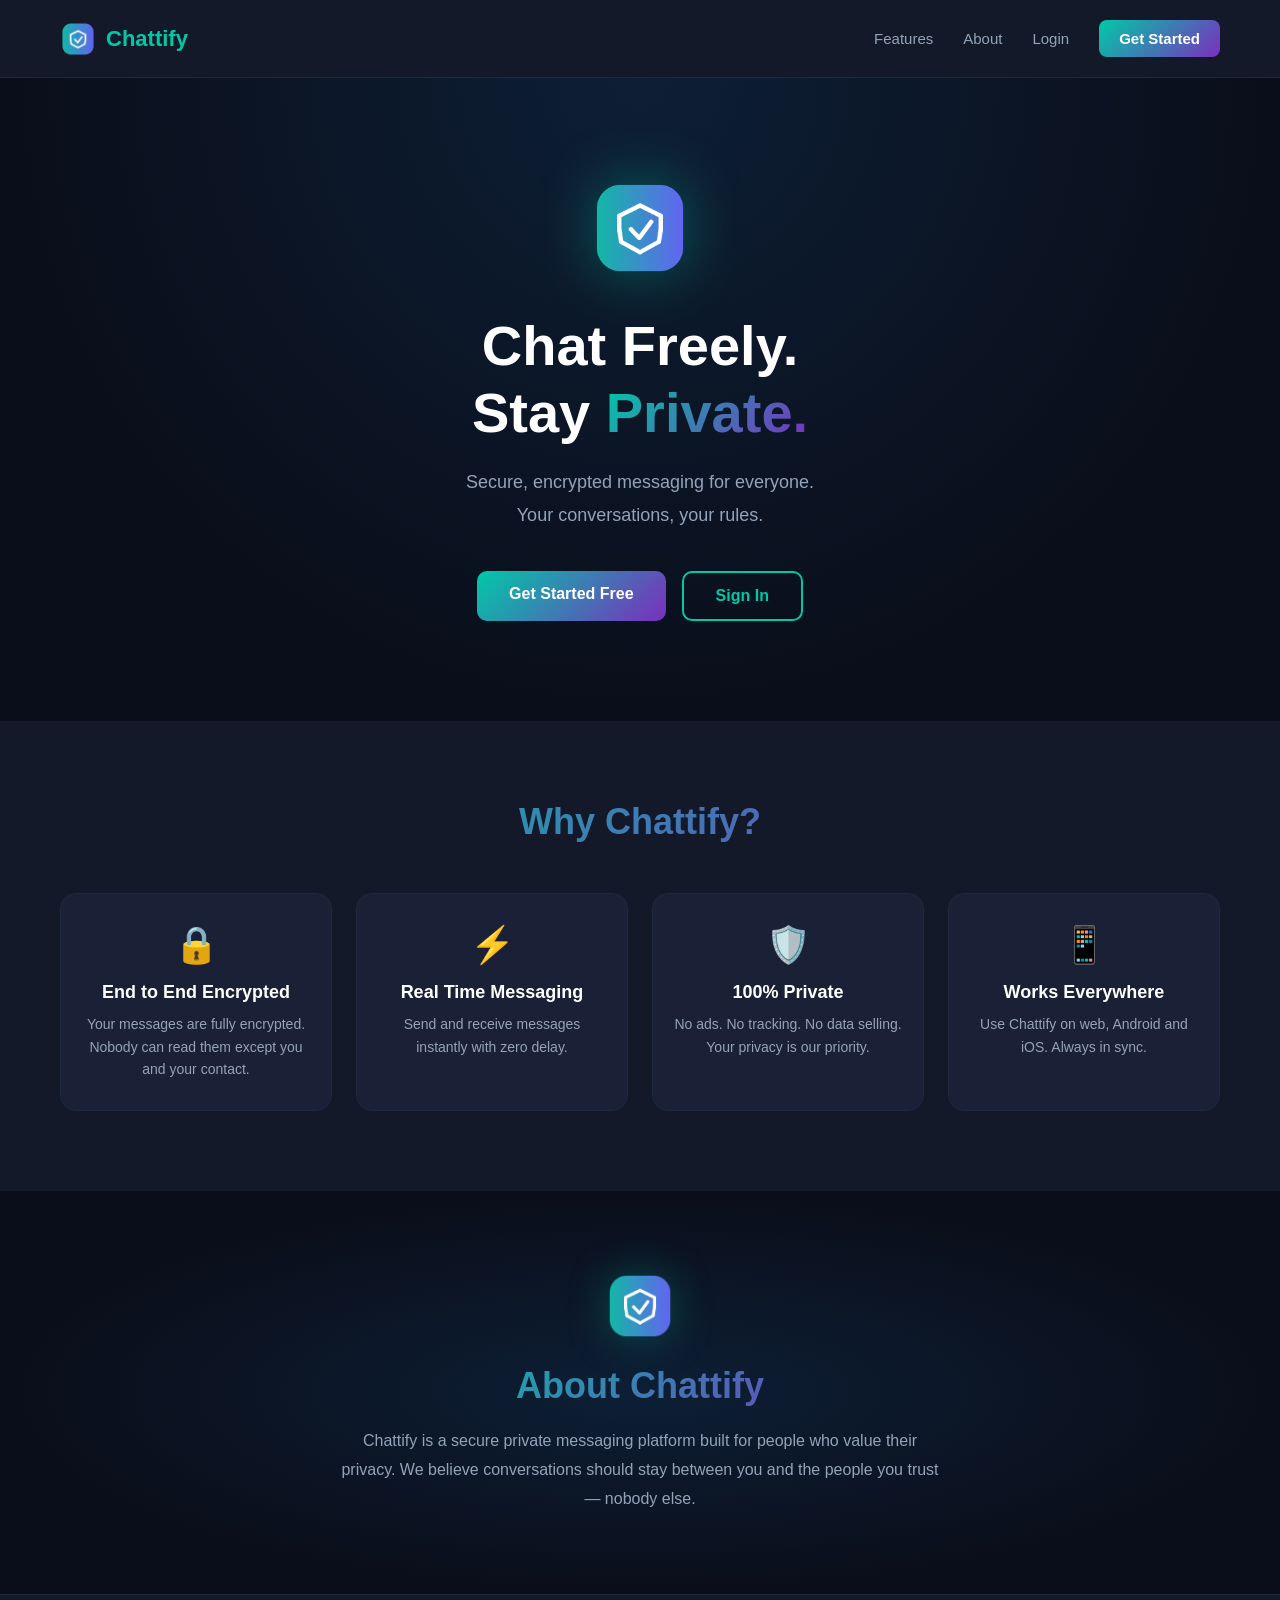
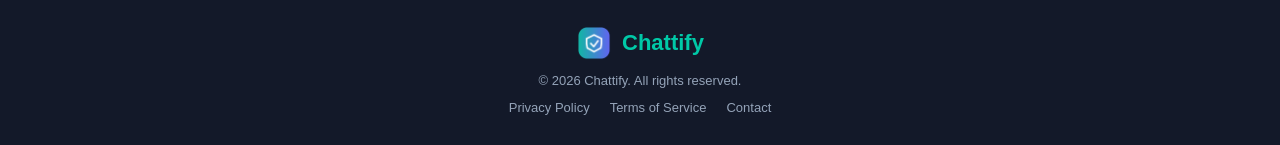
==== WebSite/index.html @ ab9e91e0 "YourName: Added website landing page" ====
<!DOCTYPE html>
<html lang="en">
<head>
    <meta charset="UTF-8">
    <meta name="viewport" content="width=device-width, initial-scale=1.0">
    <title>Chattify</title>
    <link rel="stylesheet" href="style.css">
</head>
<body>

    
    <nav>
        <div class="logo">
            <img src="VaultChat_Logo.png" class="logo-img" alt="Chattify Logo">
            <span class="logo-text">Chattify</span>
        </div>
        <div class="nav-links">
            <a href="#features">Features</a>
            <a href="#about">About</a>
            <a href="login.html">Login</a>
            <a href="register.html" class="btn-nav">Get Started</a>
        </div>
    </nav>

    
    <section class="hero">
        <div class="hero-logo">
            <img src="VaultChat_Logo.png" class="hero-logo-img" alt="Chattify">
        </div>
        <h1>Chat Freely.<br>Stay <span class="highlight">Private.</span></h1>
        <p>Secure, encrypted messaging for everyone.<br>Your conversations, your rules.</p>
        <div class="hero-buttons">
            <a href="register.html" class="btn-primary">Get Started Free</a>
            <a href="login.html" class="btn-secondary">Sign In</a>
        </div>
    </section>

    
    <section class="features" id="features">
        <h2>Why Chattify?</h2>
        <div class="features-grid">
            <div class="feature-card">
                <div class="feature-icon">🔒</div>
                <h3>End to End Encrypted</h3>
                <p>Your messages are fully encrypted. Nobody can read them except you and your contact.</p>
            </div>
            <div class="feature-card">
                <div class="feature-icon">⚡</div>
                <h3>Real Time Messaging</h3>
                <p>Send and receive messages instantly with zero delay.</p>
            </div>
            <div class="feature-card">
                <div class="feature-icon">🛡️</div>
                <h3>100% Private</h3>
                <p>No ads. No tracking. No data selling. Your privacy is our priority.</p>
            </div>
            <div class="feature-card">
                <div class="feature-icon">📱</div>
                <h3>Works Everywhere</h3>
                <p>Use Chattify on web, Android and iOS. Always in sync.</p>
            </div>
        </div>
    </section>

   
    <section class="about" id="about">
        <div class="about-content">
            <div class="about-logo">
                <img src="VaultChat_Logo.png" class="about-logo-img" alt="Chattify">
            </div>
            <h2>About Chattify</h2>
            <p>Chattify is a secure private messaging platform built for people who value their privacy. We believe conversations should stay between you and the people you trust — nobody else.</p>
        </div>
    </section>

   
    <footer>
        <div class="footer-content">
            <div class="logo">
                <img src="VaultChat_Logo.png" class="logo-img" alt="Chattify">
                <span class="logo-text">Chattify</span>
            </div>
            <p>© 2026 Chattify. All rights reserved.</p>
            <div class="footer-links">
                <a href="#">Privacy Policy</a>
                <a href="#">Terms of Service</a>
                <a href="#">Contact</a>
            </div>
        </div>
    </footer>

    <script src="script.js"></script>
</body>
</html>
---- WebSite/style.css ----
* {
    margin: 0;
    padding: 0;
    box-sizing: border-box;
}

body {
    background-color: #0A0E1A;
    color: white;
    font-family: Arial, sans-serif;
}


nav {
    display: flex;
    justify-content: space-between;
    align-items: center;
    padding: 20px 60px;
    background-color: #131929;
    position: sticky;
    top: 0;
    z-index: 100;
    border-bottom: 1px solid #1E2A3B;
}

.logo {
    display: flex;
    align-items: center;
    gap: 10px;
}

.logo-img {
    width: 36px;
    height: 36px;
    border-radius: 8px;
}

.logo-text {
    font-size: 22px;
    font-weight: bold;
    color: #00C9A7;
}

.nav-links {
    display: flex;
    align-items: center;
    gap: 30px;
}

.nav-links a {
    text-decoration: none;
    color: #94a3b8;
    font-size: 15px;
    transition: color 0.3s;
}

.nav-links a:hover {
    color: #00C9A7;
}

.btn-nav {
    background: linear-gradient(135deg, #00C9A7, #7B2FBE);
    color: white !important;
    padding: 10px 20px;
    border-radius: 8px;
    font-weight: bold;
}

.btn-nav:hover {
    opacity: 0.9;
}


.hero {
    text-align: center;
    padding: 100px 20px;
    background: radial-gradient(ellipse at top, #0D1F35 0%, #0A0E1A 70%);
}

.hero-logo {
    margin-bottom: 30px;
}

.hero-logo-img {
    width: 100px;
    height: 100px;
    border-radius: 22px;
    filter: drop-shadow(0 0 30px rgba(0, 201, 167, 0.4));
}

.hero h1 {
    font-size: 56px;
    font-weight: bold;
    line-height: 1.2;
    margin-bottom: 20px;
}

.highlight {
    background: linear-gradient(135deg, #00C9A7, #7B2FBE);
    -webkit-background-clip: text;
    -webkit-text-fill-color: transparent;
}

.hero p {
    font-size: 18px;
    color: #94a3b8;
    margin-bottom: 40px;
    line-height: 1.8;
}

.hero-buttons {
    display: flex;
    justify-content: center;
    gap: 16px;
}

.btn-primary {
    background: linear-gradient(135deg, #00C9A7, #7B2FBE);
    color: white;
    padding: 14px 32px;
    border-radius: 10px;
    text-decoration: none;
    font-weight: bold;
    font-size: 16px;
    transition: opacity 0.3s;
}

.btn-primary:hover {
    opacity: 0.9;
}

.btn-secondary {
    border: 2px solid #00C9A7;
    color: #00C9A7;
    padding: 14px 32px;
    border-radius: 10px;
    text-decoration: none;
    font-weight: bold;
    font-size: 16px;
    transition: all 0.3s;
}

.btn-secondary:hover {
    background-color: #00C9A7;
    color: white;
}


.features {
    padding: 80px 60px;
    text-align: center;
    background-color: #131929;
}

.features h2 {
    font-size: 36px;
    margin-bottom: 50px;
    background: linear-gradient(135deg, #00C9A7, #7B2FBE);
    -webkit-background-clip: text;
    -webkit-text-fill-color: transparent;
}

.features-grid {
    display: grid;
    grid-template-columns: repeat(4, 1fr);
    gap: 24px;
}

.feature-card {
    background-color: #1A2035;
    padding: 30px 20px;
    border-radius: 16px;
    border: 1px solid #1E2A3B;
    transition: border-color 0.3s, transform 0.3s;
}

.feature-card:hover {
    border-color: #00C9A7;
    transform: translateY(-5px);
}

.feature-icon {
    font-size: 36px;
    margin-bottom: 16px;
}

.feature-card h3 {
    font-size: 18px;
    margin-bottom: 10px;
    color: white;
}

.feature-card p {
    font-size: 14px;
    color: #94a3b8;
    line-height: 1.6;
}


.about {
    padding: 80px 60px;
    text-align: center;
    background: radial-gradient(ellipse at center, #0D1F35 0%, #0A0E1A 70%);
}

.about-content {
    max-width: 600px;
    margin: 0 auto;
}

.about-logo {
    margin-bottom: 20px;
}

.about-logo-img {
    width: 70px;
    height: 70px;
    border-radius: 16px;
    filter: drop-shadow(0 0 20px rgba(0, 201, 167, 0.3));
}

.about h2 {
    font-size: 36px;
    margin-bottom: 20px;
    background: linear-gradient(135deg, #00C9A7, #7B2FBE);
    -webkit-background-clip: text;
    -webkit-text-fill-color: transparent;
}

.about p {
    font-size: 16px;
    color: #94a3b8;
    line-height: 1.8;
}


footer {
    background-color: #131929;
    padding: 30px 60px;
    text-align: center;
    border-top: 1px solid #1E2A3B;
}

.footer-content {
    display: flex;
    flex-direction: column;
    align-items: center;
    gap: 12px;
}

footer p {
    color: #94a3b8;
    font-size: 13px;
}

.footer-links {
    display: flex;
    gap: 20px;
}

.footer-links a {
    color: #94a3b8;
    text-decoration: none;
    font-size: 13px;
    transition: color 0.3s;
}

.footer-links a:hover {
    color: #00C9A7;
}


.fade-in {
    opacity: 0;
    transform: translateY(30px);
    transition: opacity 0.6s ease, transform 0.6s ease;
}

.fade-in.visible {
    opacity: 1;
    transform: translateY(0);
}


.nav-links a.active {
    color: #00C9A7;
    font-weight: bold;
}


@keyframes ripple {
    to {
        transform: scale(30);
        opacity: 0;
    }
}


.menu-btn {
    display: none;
    background: none;
    border: none;
    color: white;
    font-size: 24px;
    cursor: pointer;
}


@media (max-width: 768px) {
    nav {
        padding: 20px 24px;
    }

    .menu-btn {
        display: block;
    }

    .nav-links {
        display: none;
        flex-direction: column;
        position: absolute;
        top: 70px;
        left: 0;
        right: 0;
        background-color: #131929;
        padding: 20px;
        gap: 16px;
        border-bottom: 1px solid #1E2A3B;
    }

    .nav-links.open {
        display: flex;
    }

    .hero h1 {
        font-size: 36px;
    }

    .features-grid {
        grid-template-columns: repeat(2, 1fr);
    }

    .features {
        padding: 60px 24px;
    }

    .about {
        padding: 60px 24px;
    }
}
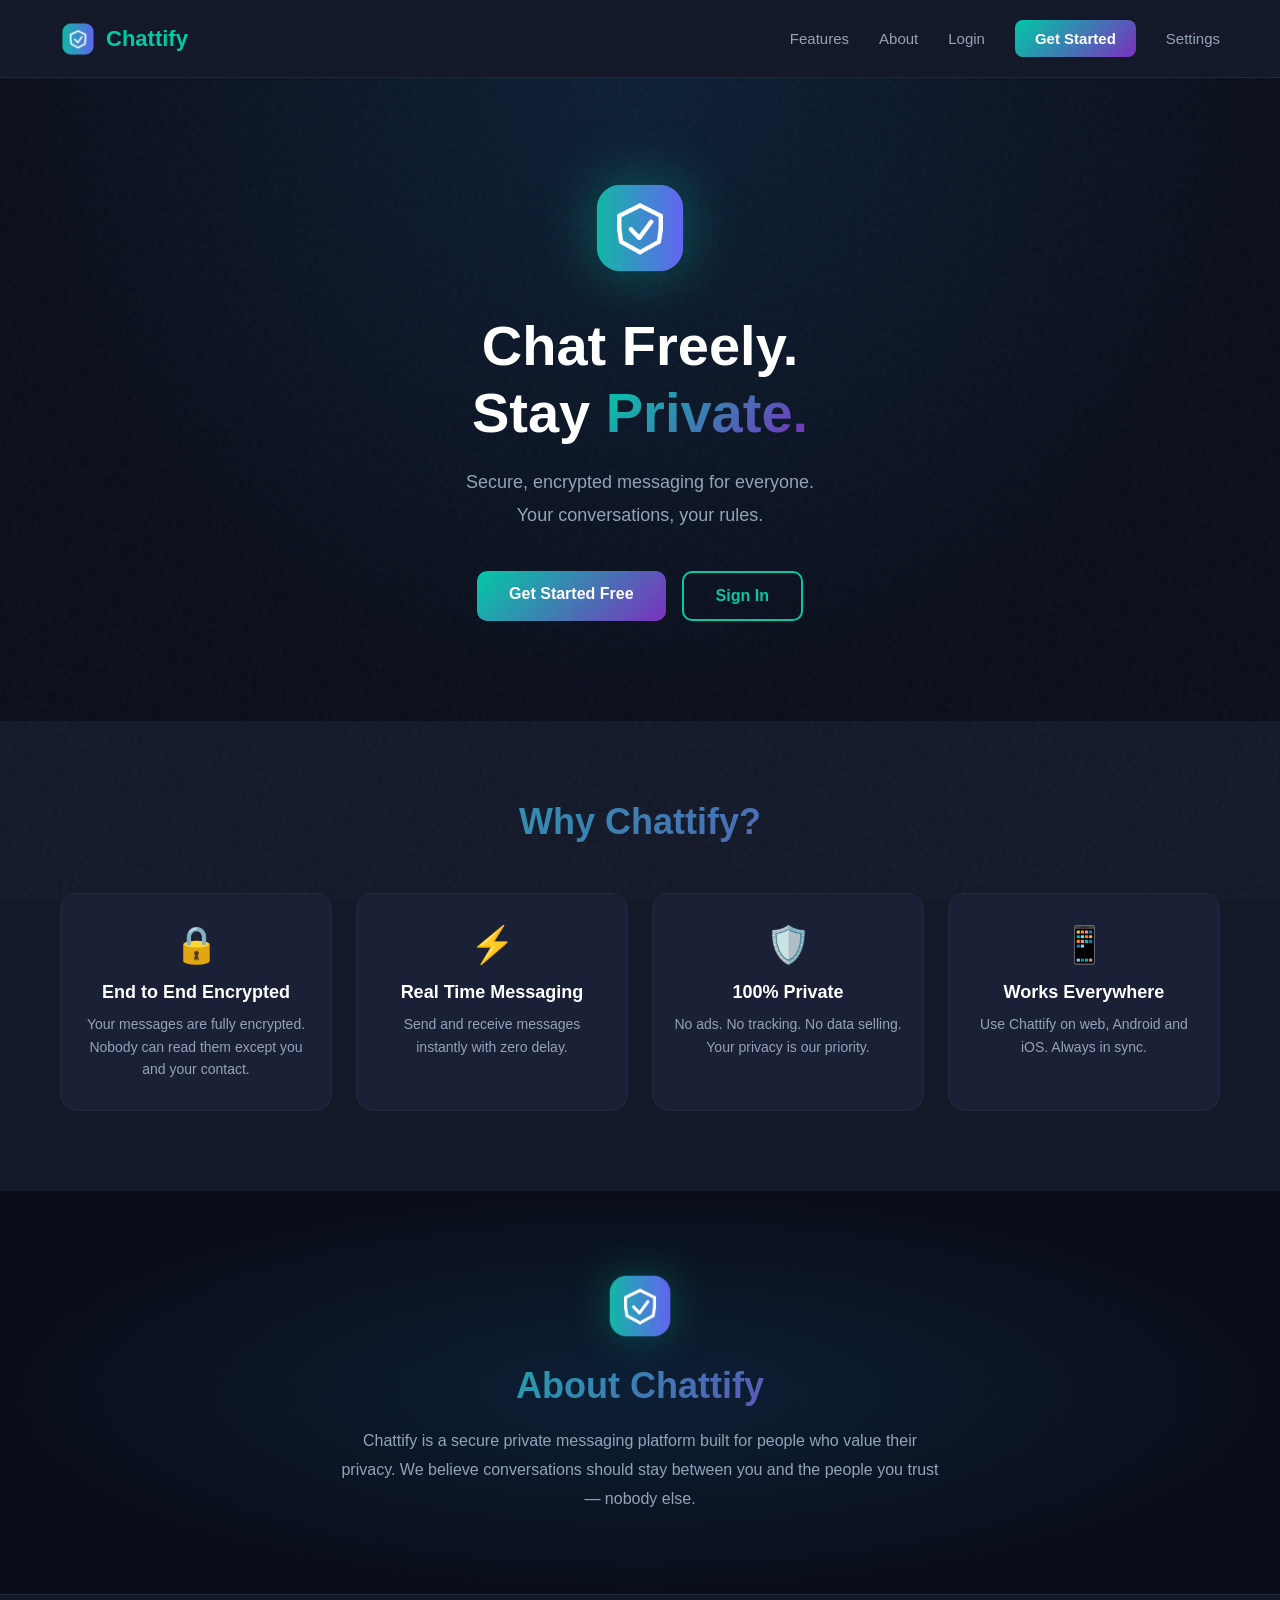
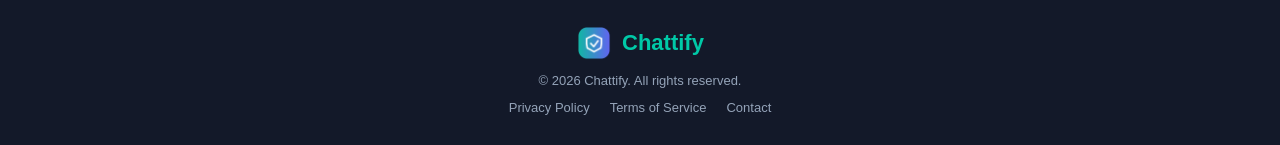
==== commit 149eaaef: "bahumick: profile and setting are completed" ====
--- a/WebSite/index.html
+++ b/WebSite/index.html
@@ -19,6 +19,7 @@
             <a href="#about">About</a>
             <a href="login.html">Login</a>
             <a href="register.html" class="btn-nav">Get Started</a>
+            <a href="settings.html">Settings</a>
         </div>
     </nav>
 
--- a/WebSite/style.css
+++ b/WebSite/style.css
@@ -1,3 +1,6 @@
+/* ─────────────────────────────────────────────────────────────
+   GLOBAL STYLES & RESET
+   ───────────────────────────────────────────────────────────── */
 * {
     margin: 0;
     padding: 0;
@@ -10,7 +13,24 @@
     font-family: Arial, sans-serif;
 }
 
-
+/* Custom Scrollbar styling */
+::-webkit-scrollbar {
+    width: 4px;
+}
+
+::-webkit-scrollbar-track {
+    background: #0A0E1A;
+}
+
+::-webkit-scrollbar-thumb {
+    background: #1E2A3B;
+    border-radius: 2px;
+}
+
+
+/* ─────────────────────────────────────────────────────────────
+   LANDING PAGE: NAVIGATION
+   ───────────────────────────────────────────────────────────── */
 nav {
     display: flex;
     justify-content: space-between;
@@ -58,6 +78,11 @@
     color: #00C9A7;
 }
 
+.nav-links a.active {
+    color: #00C9A7;
+    font-weight: bold;
+}
+
 .btn-nav {
     background: linear-gradient(135deg, #00C9A7, #7B2FBE);
     color: white !important;
@@ -70,7 +95,19 @@
     opacity: 0.9;
 }
 
-
+.menu-btn {
+    display: none;
+    background: none;
+    border: none;
+    color: white;
+    font-size: 24px;
+    cursor: pointer;
+}
+
+
+/* ─────────────────────────────────────────────────────────────
+   LANDING PAGE: HERO SECTION
+   ───────────────────────────────────────────────────────────── */
 .hero {
     text-align: center;
     padding: 100px 20px;
@@ -146,6 +183,9 @@
 }
 
 
+/* ─────────────────────────────────────────────────────────────
+   LANDING PAGE: FEATURES SECTION
+   ───────────────────────────────────────────────────────────── */
 .features {
     padding: 80px 60px;
     text-align: center;
@@ -197,6 +237,9 @@
 }
 
 
+/* ─────────────────────────────────────────────────────────────
+   LANDING PAGE: ABOUT SECTION
+   ───────────────────────────────────────────────────────────── */
 .about {
     padding: 80px 60px;
     text-align: center;
@@ -234,6 +277,9 @@
 }
 
 
+/* ─────────────────────────────────────────────────────────────
+   LANDING PAGE: FOOTER
+   ───────────────────────────────────────────────────────────── */
 footer {
     background-color: #131929;
     padding: 30px 60px;
@@ -270,6 +316,1562 @@
 }
 
 
+/* ─────────────────────────────────────────────────────────────
+   AUTH PAGES (LOGIN / REGISTER)
+   ───────────────────────────────────────────────────────────── */
+.auth-page {
+    min-height: 100vh;
+    display: flex;
+    flex-direction: column;
+}
+
+.auth-section {
+    flex: 1;
+    display: flex;
+    align-items: center;
+    justify-content: center;
+    padding: 40px 20px;
+    background: radial-gradient(ellipse at top, #0D1F35 0%, #0A0E1A 70%);
+}
+
+.auth-card {
+    background-color: #131929;
+    border: 1.5px solid #00C9A7;
+    border-radius: 20px;
+    padding: 40px;
+    width: 100%;
+    max-width: 420px;
+    text-align: center;
+}
+
+.auth-logo {
+    margin-bottom: 16px;
+}
+
+.auth-logo-img {
+    width: 80px;
+    height: 80px;
+    border-radius: 20px;
+    filter: drop-shadow(0 0 20px rgba(0, 201, 167, 0.4));
+}
+
+.auth-title {
+    font-size: 28px;
+    font-weight: bold;
+    color: white;
+    margin-bottom: 6px;
+}
+
+.auth-subtitle {
+    color: #94a3b8;
+    font-size: 14px;
+    margin-bottom: 30px;
+}
+
+.auth-form {
+    display: flex;
+    flex-direction: column;
+    gap: 14px;
+}
+
+.input-group {
+    position: relative;
+    display: flex;
+    align-items: center;
+}
+
+.input-icon {
+    position: absolute;
+    left: 14px;
+    font-size: 16px;
+}
+
+.eye-icon {
+    position: absolute;
+    right: 14px;
+    cursor: pointer;
+    font-size: 16px;
+}
+
+.auth-input {
+    width: 100%;
+    padding: 14px 44px;
+    background-color: #0A0E1A;
+    border: none;
+    border-radius: 12px;
+    color: white;
+    font-size: 15px;
+    outline: none;
+    transition: border 0.3s;
+}
+
+.auth-input:focus {
+    border: 1.5px solid #00C9A7;
+}
+
+.auth-input::placeholder {
+    color: #64748b;
+}
+
+.forgot-password {
+    text-align: right;
+}
+
+.forgot-password a {
+    color: #00C9A7;
+    text-decoration: none;
+    font-size: 13px;
+}
+
+.forgot-password a:hover {
+    text-decoration: underline;
+}
+
+.btn-auth {
+    width: 100%;
+    padding: 14px;
+    background: linear-gradient(135deg, #00C9A7, #7B2FBE);
+    color: white;
+    border: none;
+    border-radius: 12px;
+    font-size: 16px;
+    font-weight: bold;
+    cursor: pointer;
+    transition: opacity 0.3s;
+}
+
+.btn-auth:hover {
+    opacity: 0.9;
+}
+
+.divider {
+    display: flex;
+    align-items: center;
+    gap: 10px;
+    color: #64748b;
+    font-size: 13px;
+}
+
+.divider::before,
+.divider::after {
+    content: '';
+    flex: 1;
+    height: 1px;
+    background-color: #1E2A3B;
+}
+
+.auth-switch {
+    color: #94a3b8;
+    font-size: 13px;
+}
+
+.auth-switch a {
+    color: #00C9A7;
+    text-decoration: none;
+    font-weight: bold;
+}
+
+.auth-switch a:hover {
+    text-decoration: underline;
+}
+
+.avatar-upload {
+    position: relative;
+    width: 90px;
+    margin: 0 auto 24px;
+}
+
+.avatar-circle {
+    width: 90px;
+    height: 90px;
+    border-radius: 50%;
+    background-color: #1A2035;
+    display: flex;
+    align-items: center;
+    justify-content: center;
+    font-size: 36px;
+    overflow: hidden;
+    border: 2px solid #1E2A3B;
+}
+
+.avatar-circle img {
+    width: 100%;
+    height: 100%;
+    object-fit: cover;
+}
+
+.camera-btn {
+    position: absolute;
+    bottom: 0;
+    right: 0;
+    background-color: #00C9A7;
+    width: 28px;
+    height: 28px;
+    border-radius: 50%;
+    display: flex;
+    align-items: center;
+    justify-content: center;
+    font-size: 14px;
+    cursor: pointer;
+}
+
+.terms-text {
+    color: #64748b;
+    font-size: 12px;
+    text-align: center;
+    line-height: 1.6;
+}
+
+.terms-text a {
+    color: #00C9A7;
+    text-decoration: none;
+}
+
+.terms-text a:hover {
+    text-decoration: underline;
+}
+
+
+/* ─────────────────────────────────────────────────────────────
+   MAIN WEB DESKTOP DASHBOARD: CHAT PAGE 
+   ───────────────────────────────────────────────────────────── */
+.chat-page {
+    height: 100vh;
+    overflow: hidden;
+}
+
+.chat-container {
+    display: flex;
+    height: 100vh;
+}
+
+/* Left Sidebar */
+.sidebar {
+    width: 300px;
+    background-color: #131929;
+    display: flex;
+    flex-direction: column;
+    border-right: 1px solid #1E2A3B;
+}
+
+.sidebar-logo {
+    display: flex;
+    align-items: center;
+    gap: 10px;
+    padding: 20px;
+    border-bottom: 1px solid #1E2A3B;
+}
+
+.search-box {
+    display: flex;
+    align-items: center;
+    gap: 10px;
+    margin: 16px;
+    background-color: #0A0E1A;
+    border-radius: 10px;
+    padding: 10px 14px;
+}
+
+.search-icon {
+    font-size: 14px;
+}
+
+.search-input {
+    background: none;
+    border: none;
+    color: white;
+    font-size: 14px;
+    outline: none;
+    width: 100%;
+}
+
+.search-input::placeholder {
+    color: #64748b;
+}
+
+.chat-list {
+    flex: 1;
+    overflow-y: auto;
+}
+
+.chat-item {
+    display: flex;
+    align-items: center;
+    gap: 12px;
+    padding: 14px 16px;
+    cursor: pointer;
+    transition: background 0.2s;
+    border-bottom: 1px solid #1E2A3B;
+}
+
+.chat-item:hover {
+    background-color: #1A2035;
+}
+
+.chat-item.active {
+    background-color: #1A2035;
+    border-left: 3px solid #00C9A7;
+}
+
+.chat-avatar {
+    width: 44px;
+    height: 44px;
+    border-radius: 50%;
+    display: flex;
+    align-items: center;
+    justify-content: center;
+    font-weight: bold;
+    font-size: 14px;
+    color: white;
+    flex-shrink: 0;
+}
+
+.chat-info {
+    flex: 1;
+    overflow: hidden;
+}
+
+.chat-name {
+    font-size: 14px;
+    font-weight: bold;
+    color: white;
+    margin-bottom: 4px;
+}
+
+.chat-preview {
+    font-size: 12px;
+    color: #64748b;
+    white-space: nowrap;
+    overflow: hidden;
+    text-overflow: ellipsis;
+}
+
+.chat-meta {
+    display: flex;
+    flex-direction: column;
+    align-items: flex-end;
+    gap: 4px;
+}
+
+.chat-time {
+    font-size: 11px;
+    color: #64748b;
+}
+
+.chat-badge {
+    background-color: #00C9A7;
+    color: white;
+    font-size: 11px;
+    font-weight: bold;
+    width: 20px;
+    height: 20px;
+    border-radius: 50%;
+    display: flex;
+    align-items: center;
+    justify-content: center;
+}
+
+.sidebar-user {
+    display: flex;
+    align-items: center;
+    gap: 10px;
+    padding: 16px;
+    border-top: 1px solid #1E2A3B;
+    background-color: #0A0E1A;
+}
+
+.user-avatar {
+    width: 36px;
+    height: 36px;
+    border-radius: 50%;
+    background: linear-gradient(135deg, #00C9A7, #7B2FBE);
+    display: flex;
+    align-items: center;
+    justify-content: center;
+    font-weight: bold;
+    font-size: 12px;
+    color: white;
+}
+
+.user-info {
+    flex: 1;
+}
+
+.user-name {
+    font-size: 13px;
+    font-weight: bold;
+    color: white;
+}
+
+.user-status {
+    font-size: 11px;
+    color: #00C9A7;
+}
+
+.user-icons a {
+    text-decoration: none;
+    font-size: 18px;
+    cursor: pointer;
+}
+
+/* Main Chat Panels */
+.chat-main {
+    flex: 1;
+    display: flex;
+    flex-direction: column;
+    background-color: #0A0E1A;
+}
+
+.chat-header {
+    display: flex;
+    align-items: center;
+    justify-content: space-between;
+    padding: 16px 24px;
+    background-color: #131929;
+    border-bottom: 1px solid #1E2A3B;
+}
+
+.header-left {
+    display: flex;
+    align-items: center;
+    gap: 12px;
+}
+
+.header-avatar {
+    width: 40px;
+    height: 40px;
+    border-radius: 50%;
+    display: flex;
+    align-items: center;
+    justify-content: center;
+    font-weight: bold;
+    color: white;
+    font-size: 14px;
+}
+
+.header-name {
+    font-size: 15px;
+    font-weight: bold;
+    color: white;
+}
+
+.header-status {
+    font-size: 12px;
+    color: #00C9A7;
+}
+
+.header-icons {
+    display: flex;
+    gap: 8px;
+}
+
+.icon-btn {
+    background: none;
+    border: none;
+    font-size: 18px;
+    cursor: pointer;
+    padding: 6px;
+    border-radius: 8px;
+    transition: background 0.2s;
+}
+
+.icon-btn:hover {
+    background-color: #1A2035;
+}
+
+.messages-area {
+    flex: 1;
+    overflow-y: auto;
+    padding: 20px;
+    display: flex;
+    flex-direction: column;
+    gap: 12px;
+}
+
+.message {
+    display: flex;
+    align-items: flex-end;
+    gap: 8px;
+}
+
+.message.sent {
+    flex-direction: row-reverse;
+}
+
+.msg-avatar {
+    width: 32px;
+    height: 32px;
+    border-radius: 50%;
+    display: flex;
+    align-items: center;
+    justify-content: center;
+    font-size: 11px;
+    font-weight: bold;
+    color: white;
+    flex-shrink: 0;
+}
+
+.msg-content {
+    max-width: 60%;
+}
+
+.msg-bubble {
+    padding: 12px 16px;
+    border-radius: 18px;
+    font-size: 14px;
+    line-height: 1.5;
+    word-wrap: break-word;
+}
+
+.received-bubble {
+    background-color: #1A2035;
+    color: white;
+    border-bottom-left-radius: 4px;
+}
+
+.sent-bubble {
+    background: linear-gradient(135deg, #00C9A7, #00a88a);
+    color: white;
+    border-bottom-right-radius: 4px;
+}
+
+.msg-time {
+    font-size: 11px;
+    color: #64748b;
+    margin-top: 4px;
+    text-align: right;
+}
+
+.message.received .msg-time {
+    text-align: left;
+}
+
+.typing {
+    display: flex;
+    gap: 4px;
+    align-items: center;
+    padding: 14px 18px;
+}
+
+.typing span {
+    width: 8px;
+    height: 8px;
+    background-color: #64748b;
+    border-radius: 50%;
+    animation: typing 1.2s infinite;
+}
+
+.typing span:nth-child(2) { animation-delay: 0.2s; }
+.typing span:nth-child(3) { animation-delay: 0.4s; }
+
+@keyframes typing {
+    0%, 100% { transform: translateY(0); opacity: 0.5; }
+    50% { transform: translateY(-6px); opacity: 1; }
+}
+
+.message-input-area {
+    display: flex;
+    align-items: center;
+    gap: 8px;
+    padding: 16px 20px;
+    background-color: #131929;
+    border-top: 1px solid #1E2A3B;
+}
+
+.message-input {
+    flex: 1;
+    background-color: #0A0E1A;
+    border: none;
+    border-radius: 24px;
+    padding: 12px 20px;
+    color: white;
+    font-size: 14px;
+    outline: none;
+}
+
+.message-input::placeholder {
+    color: #64748b;
+}
+
+.input-btn {
+    background: none;
+    border: none;
+    font-size: 20px;
+    cursor: pointer;
+    padding: 6px;
+    border-radius: 8px;
+    transition: background 0.2s;
+}
+
+.input-btn:hover {
+    background-color: #1A2035;
+}
+
+.send-btn {
+    background: linear-gradient(135deg, #00C9A7, #7B2FBE);
+    border: none;
+    width: 40px;
+    height: 40px;
+    border-radius: 50%;
+    color: white;
+    font-size: 16px;
+    cursor: pointer;
+    display: flex;
+    align-items: center;
+    justify-content: center;
+    transition: opacity 0.2s;
+}
+
+.send-btn:hover {
+    opacity: 0.9;
+}
+
+/* Right Detail Panel Sidebar */
+.right-sidebar {
+    width: 240px;
+    background-color: #131929;
+    border-left: 1px solid #1E2A3B;
+    display: flex;
+    flex-direction: column;
+    padding: 24px 16px;
+    gap: 20px;
+}
+
+.right-profile {
+    display: flex;
+    flex-direction: column;
+    align-items: center;
+    gap: 8px;
+    padding-bottom: 20px;
+    border-bottom: 1px solid #1E2A3B;
+}
+
+.right-avatar {
+    width: 70px;
+    height: 70px;
+    border-radius: 50%;
+    display: flex;
+    align-items: center;
+    justify-content: center;
+    font-size: 22px;
+    font-weight: bold;
+    color: white;
+}
+
+.right-name {
+    font-size: 15px;
+    font-weight: bold;
+    color: white;
+}
+
+.right-status {
+    font-size: 12px;
+    color: #00C9A7;
+}
+
+.right-options {
+    display: flex;
+    flex-direction: column;
+    gap: 8px;
+}
+
+.right-option {
+    padding: 12px;
+    background-color: #1A2035;
+    border-radius: 10px;
+    font-size: 13px;
+    color: #94a3b8;
+    cursor: pointer;
+    transition: all 0.2s;
+}
+
+.right-option:hover {
+    background-color: #1E2A3B;
+    color: white;
+}
+
+
+/* ─────────────────────────────────────────────────────────────
+   SETTINGS VIEWS Specific Elements
+   ───────────────────────────────────────────────────────────── */
+.settings-page {
+    height: 100vh;
+    overflow: hidden;
+}
+
+.settings-container {
+    display: flex;
+    height: 100vh;
+}
+
+.settings-main {
+    flex: 1;
+    display: flex;
+    flex-direction: column;
+    background-color: #0A0E1A;
+    overflow: hidden;
+}
+
+.settings-header {
+    display: flex;
+    align-items: center;
+    gap: 14px;
+    padding: 18px 28px;
+    background-color: #131929;
+    border-bottom: 1px solid #1E2A3B;
+}
+
+.settings-back-btn {
+    background: none;
+    border: none;
+    color: #94a3b8;
+    font-size: 20px;
+    cursor: pointer;
+    padding: 6px;
+    border-radius: 8px;
+    transition: all 0.2s;
+    text-decoration: none;
+    display: flex;
+    align-items: center;
+}
+
+.settings-back-btn:hover {
+    background-color: #1A2035;
+    color: #00C9A7;
+}
+
+.settings-header-title {
+    font-size: 18px;
+    font-weight: bold;
+    color: white;
+}
+
+.settings-content {
+    flex: 1;
+    overflow-y: auto;
+    padding: 24px 28px;
+    display: flex;
+    flex-direction: column;
+    gap: 28px;
+}
+
+.settings-profile-card {
+    background-color: #131929;
+    border: 1px solid #1E2A3B;
+    border-radius: 16px;
+    padding: 20px;
+    display: flex;
+    align-items: center;
+    gap: 16px;
+    cursor: pointer;
+    transition: all 0.2s;
+    text-decoration: none;
+}
+
+.settings-profile-card:hover {
+    border-color: #00C9A7;
+    background-color: #1A2035;
+}
+
+.settings-profile-avatar {
+    width: 56px;
+    height: 56px;
+    border-radius: 50%;
+    background: linear-gradient(135deg, #7B2FBE, #00C9A7);
+    display: flex;
+    align-items: center;
+    justify-content: center;
+    font-size: 20px;
+    font-weight: bold;
+    color: white;
+    flex-shrink: 0;
+}
+
+.settings-profile-info {
+    flex: 1;
+}
+
+.settings-profile-name {
+    font-size: 16px;
+    font-weight: bold;
+    color: white;
+    margin-bottom: 4px;
+}
+
+.settings-profile-handle {
+    font-size: 13px;
+    color: #00C9A7;
+}
+
+.settings-profile-arrow {
+    font-size: 18px;
+    color: #64748b;
+}
+
+.settings-section-label {
+    font-size: 11px;
+    font-weight: bold;
+    text-transform: uppercase;
+    letter-spacing: 1.2px;
+    color: #00C9A7;
+    margin-bottom: 10px;
+    padding-left: 4px;
+}
+
+.settings-group {
+    background-color: #131929;
+    border: 1px solid #1E2A3B;
+    border-radius: 16px;
+    overflow: hidden;
+}
+
+.settings-row {
+    display: flex;
+    align-items: center;
+    padding: 16px 18px;
+    border-bottom: 1px solid #1E2A3B;
+    transition: background 0.15s;
+    cursor: pointer;
+}
+
+.settings-row:last-child {
+    border-bottom: none;
+}
+
+.settings-row:hover {
+    background-color: #1A2035;
+}
+
+.settings-row-icon {
+    width: 36px;
+    height: 36px;
+    border-radius: 10px;
+    display: flex;
+    align-items: center;
+    justify-content: center;
+    font-size: 17px;
+    margin-right: 14px;
+    flex-shrink: 0;
+}
+
+.icon-teal   { background: rgba(0, 201, 167, 0.12); }
+.icon-purple { background: rgba(123, 47, 190, 0.12); }
+.icon-blue   { background: rgba(56, 139, 253, 0.12); }
+.icon-orange { background: rgba(245, 158, 11, 0.12); }
+.icon-red    { background: rgba(255, 77, 109, 0.12); }
+.icon-green  { background: rgba(16, 185, 129, 0.12); }
+.icon-gray   { background: rgba(100, 116, 139, 0.12); }
+
+.settings-row-text {
+    flex: 1;
+}
+
+.settings-row-title {
+    font-size: 14px;
+    font-weight: 500;
+    color: white;
+    margin-bottom: 2px;
+}
+
+.settings-row-sub {
+    font-size: 12px;
+    color: #64748b;
+}
+
+/* Custom Toggle Switches */
+.toggle-switch {
+    position: relative;
+    width: 46px;
+    height: 26px;
+    flex-shrink: 0;
+}
+
+.toggle-switch input {
+    opacity: 0;
+    width: 0;
+    height: 0;
+}
+
+.toggle-slider {
+    position: absolute;
+    cursor: pointer;
+    inset: 0;
+    background-color: #1E2A3B;
+    border-radius: 26px;
+    transition: 0.3s;
+}
+
+.toggle-slider:before {
+    content: '';
+    position: absolute;
+    width: 20px;
+    height: 20px;
+    left: 3px;
+    bottom: 3px;
+    background-color: #64748b;
+    border-radius: 50%;
+    transition: 0.3s;
+}
+
+.toggle-switch input:checked + .toggle-slider {
+    background-color: rgba(0, 201, 167, 0.2);
+}
+
+.toggle-switch input:checked + .toggle-slider:before {
+    transform: translateX(20px);
+    background-color: #00C9A7;
+    box-shadow: 0 0 8px rgba(0, 201, 167, 0.6);
+}
+
+.settings-arrow {
+    font-size: 14px;
+    color: #64748b;
+    margin-left: 8px;
+}
+
+.settings-badge {
+    background: rgba(0, 201, 167, 0.12);
+    color: #00C9A7;
+    font-size: 11px;
+    font-weight: bold;
+    padding: 2px 8px;
+    border-radius: 20px;
+    margin-right: 6px;
+}
+
+.settings-badge-purple {
+    background: rgba(123, 47, 190, 0.12);
+    color: #7B2FBE;
+}
+
+.settings-danger-row {
+    display: flex;
+    align-items: center;
+    padding: 16px 18px;
+    border-bottom: 1px solid #1E2A3B;
+    cursor: pointer;
+    transition: background 0.15s;
+}
+
+.settings-danger-row:last-child {
+    border-bottom: none;
+}
+
+.settings-danger-row:hover {
+    background-color: rgba(255, 77, 109, 0.05);
+}
+
+.settings-danger-row .settings-row-title {
+    color: #ff4d6d;
+}
+
+.settings-danger-row .settings-row-sub {
+    color: rgba(255, 77, 109, 0.5);
+}
+
+.settings-footer {
+    text-align: center;
+    padding: 8px 0 20px;
+}
+
+.settings-version {
+    font-size: 12px;
+    color: #1E2A3B;
+}
+
+.settings-version span {
+    color: #00C9A7;
+}
+
+.settings-content::-webkit-scrollbar { width: 4px; }
+.settings-content::-webkit-scrollbar-track { background: #0A0E1A; }
+.settings-content::-webkit-scrollbar-thumb { background: #1E2A3B; border-radius: 2px; }
+
+
+/* ─────────────────────────────────────────────────────────────
+   NATIVE EMBEDDED PHONE SIMULATOR FRAME (.phone)
+   ───────────────────────────────────────────────────────────── */
+:root {
+    --bg:        #080d14;
+    --surface:   #0e1520;
+    --card:      #121a27;
+    --border:    #1c2a3a;
+    --teal:      #00d4a0;
+    --teal-dim:  #00a87d;
+    --purple:    #7c5cfc;
+    --text:      #e8edf5;
+    --muted:     #5a7090;
+    --danger:    #ff4d6d;
+    --online:    #22d45b;
+    --radius:    16px;
+}
+
+/* Structural fix: Modified phone classes to support real mobile devices cleanly */
+.phone {
+    position: relative;
+    width: 100%;          /* Flexibly adapts on viewport scaling down */
+    max-width: 390px;     /* Preserves simulated desktop aesthetic design constraints */
+    min-height: 844px;
+    background: var(--bg);
+    margin: 0 auto;       /* Centers component cleanly in standard layouts */
+    overflow: hidden;
+    z-index: 1;
+}
+
+body::before {
+    content:'';
+    position:fixed; inset:0;
+    background-image: url("data:image/svg+xml,%3Csvg viewBox='0 0 200 200' xmlns='http://www.w3.org/2000/svg'%3E%3Cfilter id='n'%3E%3CfeTurbulence type='fractalNoise' baseFrequency='0.9' numOctaves='4' stitchTiles='stitch'/%3E%3C/filter%3E%3Crect width='100%25' height='100%25' filter='url(%23n)' opacity='0.035'/%3E%3C/svg%3E");
+    pointer-events:none; z-index:0;
+}
+
+.hero-banner {
+    width: 100%;
+    height: 220px;
+    background: linear-gradient(135deg, #0a1628 0%, #0f2040 40%, #0d1e35 100%);
+    position: relative;
+    overflow: hidden;
+}
+
+.hero-banner::before {
+    content:'';
+    position:absolute; inset:0;
+    background: radial-gradient(ellipse 80% 60% at 50% 100%, rgba(0,212,160,0.18) 0%, transparent 70%);
+}
+
+.hero-banner::after {
+    content:'';
+    position:absolute;
+    width:300px; height:300px;
+    border-radius:50%;
+    background: radial-gradient(circle, rgba(124,92,252,0.15) 0%, transparent 70%);
+    top:-80px; right:-60px;
+}
+
+.grid-lines {
+    position: absolute; inset:0; overflow:hidden; opacity:0.07;
+}
+
+.grid-lines svg { width:100%; height:100%; }
+
+.top-bar {
+    position: absolute;
+    top: 0; left:0; right:0;
+    display: flex;
+    align-items: center;
+    justify-content: space-between;
+    padding: 16px 20px;
+    z-index: 10;
+}
+
+.back-btn {
+    width: 38px; height: 38px;
+    border-radius: 50%;
+    background: rgba(255,255,255,0.07);
+    border: 1px solid rgba(255,255,255,0.1);
+    display: flex; align-items:center; justify-content:center;
+    cursor: pointer;
+    transition: background 0.2s;
+    backdrop-filter: blur(8px);
+}
+
+.back-btn:hover { background: rgba(255,255,255,0.12); }
+.back-btn svg { width:18px; height:18px; stroke: var(--text); fill:none; stroke-width:2; stroke-linecap:round; stroke-linejoin:round; }
+
+.top-title {
+    font-family: 'Syne', sans-serif;
+    font-size: 17px;
+    font-weight: 700;
+    letter-spacing: 0.5px;
+}
+
+.edit-btn {
+    font-family: 'Syne', sans-serif;
+    font-size: 14px;
+    font-weight: 600;
+    color: var(--teal);
+    background: none; border:none;
+    cursor: pointer;
+    padding: 6px 12px;
+    border-radius: 20px;
+    border: 1px solid rgba(0,212,160,0.25);
+    transition: all 0.2s;
+}
+
+.edit-btn:hover { background: rgba(0,212,160,0.1); }
+.edit-btn.saving { color: var(--muted); border-color: transparent; }
+
+.avatar-zone {
+    position: absolute;
+    bottom: -44px;
+    left: 50%;
+    transform: translateX(-50%);
+    z-index: 20;
+    display: flex;
+    flex-direction: column;
+    align-items: center;
+}
+
+.avatar-wrap {
+    width: 88px; height: 88px;
+    position: relative;
+    cursor: pointer;
+}
+
+.avatar-ring {
+    position:absolute; inset:-3px;
+    border-radius:50%;
+    background: conic-gradient(var(--teal), var(--purple), var(--teal));
+    animation: spin 4s linear infinite;
+}
+
+@keyframes spin { to { transform: rotate(360deg); } }
+
+.avatar-inner {
+    position: absolute; inset: 3px;
+    border-radius: 50%;
+    background: linear-gradient(135deg, #7c5cfc, #00d4a0);
+    display: flex; align-items:center; justify-content:center;
+    font-family: 'Syne', sans-serif;
+    font-size: 28px;
+    font-weight: 800;
+    color: #fff;
+    overflow: hidden;
+    transition: transform 0.3s;
+}
+
+.avatar-wrap:hover .avatar-inner { transform: scale(1.04); }
+.avatar-inner img { width:100%; height:100%; object-fit:cover; display:none; border-radius:50%; }
+
+.online-dot {
+    position: absolute;
+    bottom: 5px; right: 5px;
+    width: 14px; height: 14px;
+    border-radius: 50%;
+    background: var(--online);
+    border: 2px solid var(--bg);
+    box-shadow: 0 0 8px rgba(34,212,91,0.6);
+    animation: pulse-dot 2s ease-in-out infinite;
+}
+
+@keyframes pulse-dot {
+    0%,100% { box-shadow: 0 0 8px rgba(34,212,91,0.6); }
+    50% { box-shadow: 0 0 16px rgba(34,212,91,0.9); }
+}
+
+.camera-overlay {
+    position:absolute; inset:3px;
+    border-radius:50%;
+    background: rgba(0,0,0,0.55);
+    display:flex; align-items:center; justify-content:center;
+    opacity:0; transition:opacity 0.2s;
+}
+
+.camera-overlay svg { width:22px; height:22px; stroke:#fff; fill:none; stroke-width:1.8; }
+.avatar-wrap:hover .camera-overlay { opacity:1; }
+
+.profile-body {
+    margin-top: 60px;
+    padding: 0 20px;
+}
+
+.name-section {
+    text-align: center;
+    margin-bottom: 20px;
+    animation: fadeUp 0.5s ease both;
+}
+
+@keyframes fadeUp {
+    from { opacity:0; transform:translateY(16px); }
+    to   { opacity:1; transform:translateY(0); }
+}
+
+.display-name {
+    font-family: 'Syne', sans-serif;
+    font-size: 26px;
+    font-weight: 800;
+    letter-spacing: -0.3px;
+    margin-bottom: 4px;
+}
+
+.handle-row {
+    display: flex;
+    align-items: center;
+    justify-content: center;
+    gap: 6px;
+    margin-bottom: 10px;
+}
+
+.handle {
+    color: var(--teal);
+    font-size: 14px;
+    font-weight: 500;
+    letter-spacing: 0.3px;
+}
+
+.copy-btn {
+    background: none; border:none; cursor:pointer;
+    padding: 3px; border-radius:4px;
+    transition: background 0.15s;
+    display:flex; align-items:center;
+}
+
+.copy-btn:hover { background: rgba(0,212,160,0.12); }
+.copy-btn svg { width:14px; height:14px; stroke:var(--teal); fill:none; stroke-width:2; }
+
+.copy-toast {
+    font-size:11px; color:var(--teal);
+    opacity:0; transition:opacity 0.3s;
+    position:absolute; margin-top:2px;
+}
+
+.copy-toast.show { opacity:1; }
+
+.bio {
+    font-size: 13px;
+    color: var(--muted);
+    line-height: 1.6;
+    max-width: 260px;
+    margin: 0 auto;
+}
+
+.stats-bar {
+    display: grid;
+    grid-template-columns: repeat(3,1fr);
+    gap: 1px;
+    background: var(--border);
+    border-radius: var(--radius);
+    overflow: hidden;
+    margin-bottom: 20px;
+    animation: fadeUp 0.5s 0.1s ease both;
+}
+
+.stat {
+    background: var(--card);
+    padding: 14px 8px;
+    text-align: center;
+    transition: background 0.2s;
+    cursor: default;
+}
+
+.stat:hover { background: #161f2e; }
+
+.stat-num {
+    font-family: 'Syne', sans-serif;
+    font-size: 20px;
+    font-weight: 800;
+    color: var(--teal);
+    display: block;
+}
+
+.stat-label {
+    font-size: 11px;
+    color: var(--muted);
+    text-transform: uppercase;
+    letter-spacing: 0.8px;
+    margin-top: 2px;
+}
+
+.section {
+    margin-bottom: 16px;
+    animation: fadeUp 0.5s ease both;
+}
+
+.section:nth-child(3) { animation-delay: 0.15s; }
+.section:nth-child(4) { animation-delay: 0.2s; }
+.section:nth-child(5) { animation-delay: 0.25s; }
+
+.section-label {
+    font-size: 11px;
+    font-weight: 600;
+    text-transform: uppercase;
+    letter-spacing: 1.2px;
+    color: var(--teal);
+    margin-bottom: 8px;
+    padding-left: 4px;
+}
+
+.info-card {
+    background: var(--card);
+    border-radius: var(--radius);
+    border: 1px solid var(--border);
+    overflow: hidden;
+}
+
+.info-row {
+    display: flex;
+    align-items: center;
+    padding: 14px 16px;
+    border-bottom: 1px solid var(--border);
+    transition: background 0.15s;
+    position: relative;
+}
+
+.info-row:last-child { border-bottom: none; }
+.info-row:hover { background: rgba(255,255,255,0.025); }
+
+.info-icon {
+    width: 34px; height: 34px;
+    border-radius: 10px;
+    display: flex; align-items:center; justify-content:center;
+    margin-right: 12px;
+    flex-shrink: 0;
+}
+
+.info-icon svg { width:16px; height:16px; fill:none; stroke-width:1.8; stroke-linecap:round; stroke-linejoin:round; }
+.icon-teal svg { stroke: var(--teal); }
+.icon-purple { background: rgba(124,92,252,0.12); }
+.icon-purple svg { stroke: var(--purple); }
+.icon-blue { background: rgba(56,139,253,0.12); }
+.icon-blue svg { stroke: #388bfd; }
+.icon-orange { background: rgba(255,166,0,0.12); }
+.icon-orange svg { stroke: #ffa600; }
+
+.info-content { flex:1; }
+
+.info-key {
+    font-size: 11px;
+    color: var(--muted);
+    text-transform: uppercase;
+    letter-spacing: 0.8px;
+    margin-bottom: 2px;
+}
+
+.info-val {
+    font-size: 14px;
+    font-weight: 500;
+    color: var(--text);
+}
+
+.info-val.editable {
+    background: none; border:none; outline:none;
+    color: var(--text);
+    font-size: 14px;
+    font-weight: 500;
+    font-family: 'DM Sans', sans-serif;
+    width: 100%;
+    padding: 0;
+    cursor: default;
+}
+
+.info-val.editable:focus {
+    color: var(--teal);
+    cursor: text;
+}
+
+.info-action {
+    color: var(--muted);
+    cursor: pointer;
+    padding: 4px;
+    border-radius: 6px;
+    transition: all 0.2s;
+    display:flex; align-items:center;
+}
+
+.info-action:hover { color:var(--teal); background:rgba(0,212,160,0.08); }
+.info-action svg { width:16px; height:16px; fill:none; stroke:currentColor; stroke-width:2; stroke-linecap:round; stroke-linejoin:round; }
+
+.action-row {
+    display: flex;
+    align-items: center;
+    padding: 15px 16px;
+    border-bottom: 1px solid var(--border);
+    cursor: pointer;
+    transition: background 0.15s;
+}
+
+.action-row:last-child { border-bottom: none; }
+.action-row:hover { background: rgba(255,255,255,0.03); }
+
+.action-text { flex:1; }
+
+.action-title {
+    font-size: 14px;
+    font-weight: 500;
+    margin-bottom: 2px;
+}
+
+.action-sub {
+    font-size: 12px;
+    color: var(--muted);
+}
+
+.action-chevron {
+    color: var(--muted);
+    display:flex; align-items:center;
+}
+
+.action-chevron svg { width:16px; height:16px; stroke:currentColor; fill:none; stroke-width:2; stroke-linecap:round; stroke-linejoin:round; }
+
+.badge {
+    font-family: 'Syne', sans-serif;
+    font-size: 11px;
+    font-weight: 700;
+    padding: 2px 8px;
+    border-radius: 20px;
+    margin-right: 8px;
+}
+
+.badge-teal { background: rgba(0,212,160,0.12); color:var(--teal); }
+.badge-purple { background: rgba(124,92,252,0.12); color:var(--purple); }
+
+.danger-btn {
+    width: 100%;
+    padding: 14px;
+    background: rgba(255,77,109,0.08);
+    border: 1px solid rgba(255,77,109,0.2);
+    border-radius: var(--radius);
+    color: var(--danger);
+    font-family: 'DM Sans', sans-serif;
+    font-size: 14px;
+    font-weight: 600;
+    cursor: pointer;
+    transition: all 0.2s;
+    display:flex; align-items:center; justify-content:center; gap:8px;
+}
+
+.danger-btn:hover { background: rgba(255,77,109,0.14); border-color: rgba(255,77,109,0.4); }
+.danger-btn svg { width:16px; height:16px; stroke:currentColor; fill:none; stroke-width:2; stroke-linecap:round; stroke-linejoin:round; }
+
+/* Structural Fix: Updated width restrictions for simulated navigation on real mobile layouts */
+.bottom-nav {
+    position: fixed;
+    bottom: 0; left: 50%;
+    transform: translateX(-50%);
+    width: 100%;          
+    max-width: 390px;     
+    background: rgba(8,13,20,0.92);
+    backdrop-filter: blur(20px);
+    border-top: 1px solid var(--border);
+    display: flex;
+    padding: 10px 0 20px;
+    z-index: 100;
+}
+
+.nav-item {
+    flex:1;
+    display:flex; flex-direction:column; align-items:center; justify-content:center;
+    gap: 4px;
+    cursor: pointer;
+    padding: 4px;
+    opacity: 0.4;
+    transition: opacity 0.2s;
+}
+
+.nav-item.active { opacity:1; }
+.nav-item svg { width:22px; height:22px; stroke:currentColor; fill:none; stroke-width:1.8; stroke-linecap:round; stroke-linejoin:round; }
+.nav-item.active svg { stroke: var(--teal); }
+
+.nav-label {
+    font-size: 10px;
+    letter-spacing: 0.5px;
+    color: var(--muted);
+}
+
+.nav-item.active .nav-label { color: var(--teal); }
+
+.info-val.editable[readonly] { cursor:default; }
+
+body.edit-mode .info-val.editable {
+    border-bottom: 1px solid var(--border);
+    padding-bottom: 2px;
+    cursor: text;
+}
+
+body.edit-mode .edit-hint {
+    display:block;
+}
+
+.edit-hint {
+    display:none;
+    font-size:11px;
+    color:var(--teal);
+    text-align:center;
+    margin-bottom:8px;
+    letter-spacing:0.3px;
+}
+
+.modal-overlay {
+    position:fixed; inset:0;
+    background:rgba(0,0,0,0.7);
+    backdrop-filter:blur(6px);
+    z-index:200;
+    display:flex; align-items:center; justify-content:center;
+    opacity:0; pointer-events:none;
+    transition: opacity 0.25s;
+}
+
+.modal-overlay.open { opacity:1; pointer-events:all; }
+
+.modal {
+    background: var(--card);
+    border: 1px solid var(--border);
+    border-radius: 20px;
+    padding: 28px 24px;
+    width: 320px;
+    transform: translateY(20px);
+    transition: transform 0.25s;
+}
+
+.modal-overlay.open .modal { transform: translateY(0); }
+.modal h3 { font-family:'Syne',sans-serif; font-size:18px; font-weight:700; margin-bottom:8px; }
+.modal p { font-size:13px; color:var(--muted); margin-bottom:20px; line-height:1.6; }
+.modal-actions { display:flex; gap:10px; }
+
+.modal-btn {
+    flex:1; padding:12px; border-radius:12px; font-family:'DM Sans',sans-serif;
+    font-size:14px; font-weight:600; cursor:pointer; border:none; transition:all 0.2s;
+}
+
+.modal-btn.cancel { background:var(--surface); color:var(--text); border:1px solid var(--border); }
+.modal-btn.cancel:hover { background:#1a2535; }
+.modal-btn.confirm { background:var(--danger); color:#fff; }
+.modal-btn.confirm:hover { background:#e0334e; }
+
+#avatarInput { display:none; }
+
+/* Miscellaneous UI components */
+.toast {
+    position: fixed;
+    bottom: 30px;
+    left: 50%;
+    transform: translateX(-50%) translateY(20px);
+    background: #131929;
+    border: 1px solid #00C9A7;
+    color: white;
+    padding: 12px 24px;
+    border-radius: 30px;
+    font-size: 13px;
+    opacity: 0;
+    transition: all 0.3s;
+    z-index: 999;
+    white-space: nowrap;
+}
+
+.toast.show {
+    opacity: 1;
+    transform: translateX(-50%) translateY(0);
+}
+
+.modal-overlay-alt {
+    position: fixed;
+    inset: 0;
+    background: rgba(0,0,0,0.7);
+    backdrop-filter: blur(4px);
+    z-index: 200;
+    display: flex;
+    align-items: center;
+    justify-content: center;
+    opacity: 0;
+    pointer-events: none;
+    transition: opacity 0.25s;
+}
+
+.modal-overlay-alt.open {
+    opacity: 1;
+    pointer-events: all;
+}
+
 .fade-in {
     opacity: 0;
     transform: translateY(30px);
@@ -281,13 +1883,6 @@
     transform: translateY(0);
 }
 
-
-.nav-links a.active {
-    color: #00C9A7;
-    font-weight: bold;
-}
-
-
 @keyframes ripple {
     to {
         transform: scale(30);
@@ -296,16 +1891,11 @@
 }
 
 
-.menu-btn {
-    display: none;
-    background: none;
-    border: none;
-    color: white;
-    font-size: 24px;
-    cursor: pointer;
-}
-
-
+/* ─────────────────────────────────────────────────────────────
+   MEDIA QUERIES: MOBILE & TABLET ADAPTATION PATCHES
+   ───────────────────────────────────────────────────────────── */
+
+/* Mobile Landing Page Refinement Styles (Devices under 768px Width) */
 @media (max-width: 768px) {
     nav {
         padding: 20px 24px;
@@ -333,11 +1923,35 @@
     }
 
     .hero h1 {
-        font-size: 36px;
-    }
-
+        font-size: 32px;
+    }
+    
+    .hero p {
+        font-size: 16px;
+    }
+
+    /* Stacks Hero CTAs vertically when space is low */
+    .hero-buttons {
+        flex-direction: column;
+        align-items: center;
+        gap: 12px;
+    }
+    
+    .btn-primary, .btn-secondary {
+        width: 100%;
+        max-width: 280px;
+        text-align: center;
+    }
+
+    /* Adapts grid fluidly down to single column on viewports */
     .features-grid {
-        grid-template-columns: repeat(2, 1fr);
+        grid-template-columns: 1fr;
+    }
+
+    @media (min-width: 480px) {
+        .features-grid {
+            grid-template-columns: repeat(2, 1fr);
+        }
     }
 
     .features {
@@ -347,4 +1961,50 @@
     .about {
         padding: 60px 24px;
     }
+    
+    footer {
+        padding: 40px 24px;
+    }
+    
+    .footer-links {
+        flex-wrap: wrap;
+        justify-content: center;
+        gap: 14px;
+    }
+}
+
+/* Chat & Settings Internal Dashboard Breakpoint Adaptation (Devices under 900px Width) */
+@media (max-width: 900px) {
+    .chat-container, .settings-container {
+        flex-direction: column;
+    }
+
+    /* Forces Sidebars to cover the full viewport width on mobile */
+    .sidebar {
+        width: 100%;
+        height: 100vh;
+    }
+
+    /* Hide optional metadata dashboard columns to save space */
+    .right-sidebar {
+        display: none; 
+    }
+
+    .chat-main {
+        width: 100%;
+        height: 100vh;
+    }
+
+    .msg-content {
+        max-width: 80%; /* Bubble elements expand wider out safely on tighter mobile grids */
+    }
+    
+    .settings-content {
+        padding: 16px;
+        gap: 16px;
+    }
+    
+    .settings-header {
+        padding: 14px 16px;
+    }
 }
